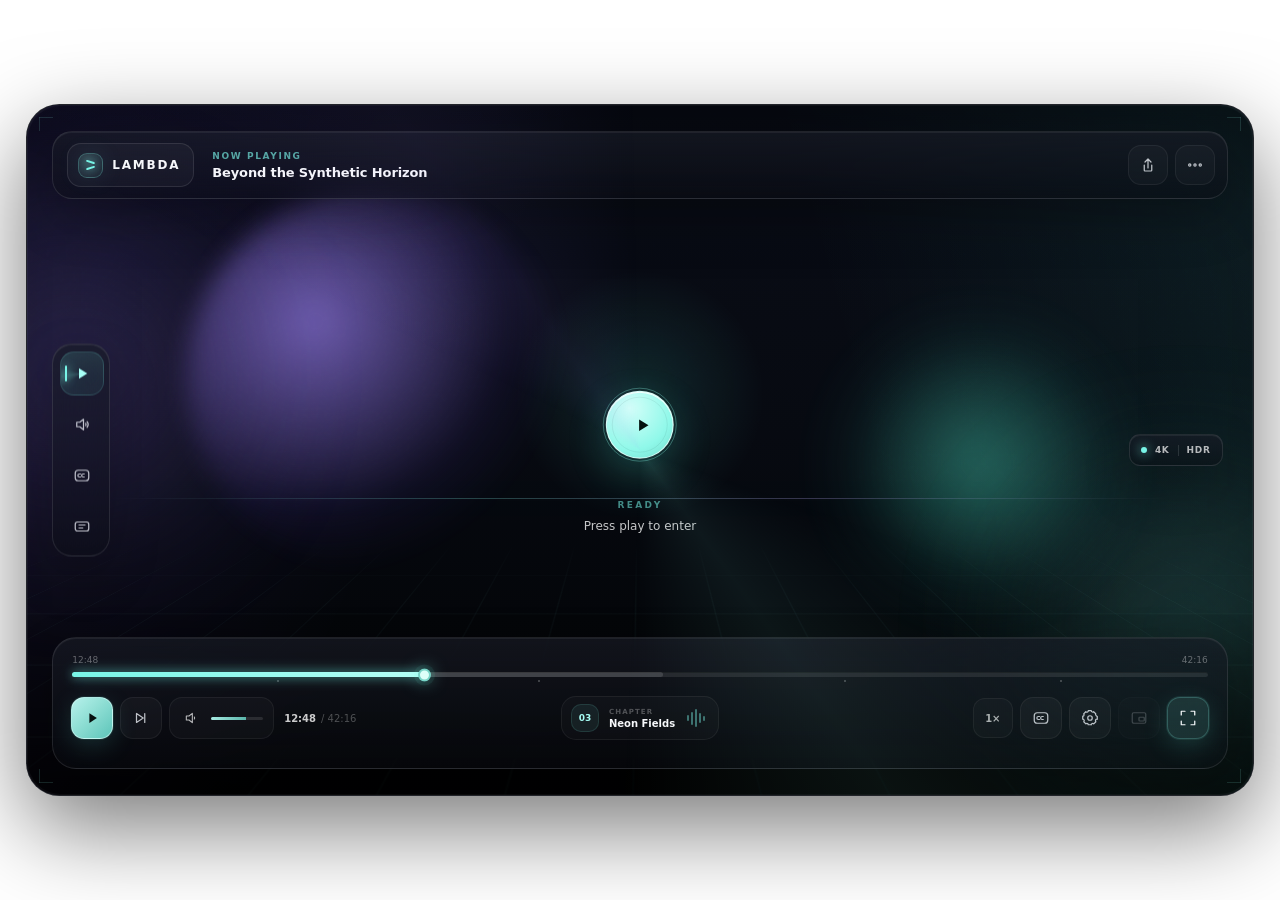
==== resources/vui/player.html @ 6d6ad903 "Reset as LAMBDA Player v0.2.1 with Vui CSS player" ====
<!doctype html>
<html lang="en">
<head>
  <meta charset="UTF-8" />
  <meta name="viewport" content="width=device-width, initial-scale=1.0" />
  <meta name="theme-color" content="#07080b" />
  <title>LAMBDA Player</title>
  <link rel="stylesheet" href="./styles.css" />
</head>
<body>
  <main class="page-shell">
    <section class="player" aria-label="LAMBDA Player interface">
      <div class="ambient ambient-a"></div>
      <div class="ambient ambient-b"></div>
      <div class="noise"></div>
      <div class="scanline"></div>

      <div class="poster" aria-hidden="true">
        <div class="poster-orb orb-one"></div>
        <div class="poster-orb orb-two"></div>
        <div class="poster-grid"></div>
        <div class="poster-horizon"></div>
      </div>

      <header class="topbar glass-panel">
        <div class="brand-chip">
          <span class="brand-mark"><i></i><i></i></span>
          <span>LAMBDA</span>
        </div>

        <div class="media-title">
          <span class="eyebrow">NOW PLAYING</span>
          <strong>Beyond the Synthetic Horizon</strong>
        </div>

        <div class="top-actions">
          <button class="icon-button soft" aria-label="Open file">
            <svg viewBox="0 0 24 24"><path d="M7 12v7a1 1 0 0 0 1 1h8a1 1 0 0 0 1-1v-7M12 16V4m0 0L8 8m4-4 4 4"/></svg>
          </button>
          <button class="icon-button soft" aria-label="More options">
            <svg viewBox="0 0 24 24"><circle cx="5" cy="12" r="1.5"/><circle cx="12" cy="12" r="1.5"/><circle cx="19" cy="12" r="1.5"/></svg>
          </button>
        </div>
      </header>

      <aside class="side-rail glass-panel" aria-label="Quick actions">
        <button class="rail-button active" aria-label="Player mode">
          <span class="rail-glow"></span>
          <svg viewBox="0 0 24 24"><path d="M8 5v14l11-7z"/></svg>
        </button>
        <button class="rail-button" aria-label="Audio">
          <svg viewBox="0 0 24 24"><path d="M5 9v6h4l5 4V5L9 9H5zm12 1.5a3 3 0 0 1 0 3m1.8-5.2a6 6 0 0 1 0 7.4"/></svg>
        </button>
        <button class="rail-button" aria-label="Captions">
          <svg viewBox="0 0 24 24"><rect x="3" y="5" width="18" height="14" rx="4"/><path d="M10 10H8.5a2 2 0 0 0 0 4H10m5-4h-1.5a2 2 0 0 0 0 4H15"/></svg>
        </button>
        <button class="rail-button" aria-label="Cinema mode">
          <svg viewBox="0 0 24 24"><rect x="3" y="6" width="18" height="12" rx="3"/><path d="M8 10h8M8 14h5"/></svg>
        </button>
      </aside>

      <div class="center-state" aria-hidden="true">
        <button class="play-core" tabindex="-1">
          <span class="pulse pulse-a"></span>
          <span class="pulse pulse-b"></span>
          <span class="play-inner">
            <svg viewBox="0 0 24 24"><path d="M9 6.5v11l9-5.5z"/></svg>
          </span>
        </button>
        <div class="center-copy">
          <span>READY</span>
          <strong>Press play to enter</strong>
        </div>
      </div>

      <div class="quality-badge glass-panel" aria-hidden="true">
        <span class="status-dot"></span>
        <span>4K</span>
        <i></i>
        <span>HDR</span>
      </div>

      <section class="control-deck glass-panel" aria-label="Playback controls">
        <div class="timeline-wrap">
          <div class="timeline-labels">
            <span>12:48</span>
            <span>42:16</span>
          </div>
          <div class="timeline">
            <div class="buffered"></div>
            <div class="progress"></div>
            <div class="timeline-glow"></div>
            <div class="thumb"></div>
          </div>
          <div class="chapter-row" aria-hidden="true">
            <span style="left: 18%"></span>
            <span style="left: 41%"></span>
            <span style="left: 68%"></span>
            <span style="left: 87%"></span>
          </div>
        </div>

        <div class="controls-row">
          <div class="control-cluster left">
            <button class="icon-button strong" aria-label="Play">
              <svg viewBox="0 0 24 24"><path d="M8.5 5.5v13l10-6.5z"/></svg>
            </button>
            <button class="icon-button" aria-label="Next">
              <svg viewBox="0 0 24 24"><path d="M6 6v12l9-6zM17 6v12"/></svg>
            </button>
            <div class="volume-pill">
              <button class="mini-button" aria-label="Volume">
                <svg viewBox="0 0 24 24"><path d="M5 9v6h4l5 4V5L9 9H5zm12 1.5a3 3 0 0 1 0 3"/></svg>
              </button>
              <div class="volume-track"><span></span></div>
            </div>
            <div class="timecode"><strong>12:48</strong><span>/ 42:16</span></div>
          </div>

          <div class="control-cluster center">
            <div class="scene-pill">
              <span class="scene-index">03</span>
              <span class="scene-copy"><small>CHAPTER</small><strong>Neon Fields</strong></span>
              <span class="scene-wave" aria-hidden="true"><i></i><i></i><i></i><i></i><i></i></span>
            </div>
          </div>

          <div class="control-cluster right">
            <button class="text-button">1×</button>
            <button class="icon-button" aria-label="Captions">
              <svg viewBox="0 0 24 24"><rect x="3" y="5" width="18" height="14" rx="4"/><path d="M10 10H8.5a2 2 0 0 0 0 4H10m5-4h-1.5a2 2 0 0 0 0 4H15"/></svg>
            </button>
            <button class="icon-button" aria-label="Settings">
              <svg viewBox="0 0 24 24"><circle cx="12" cy="12" r="3"/><path d="M19.4 15a1.7 1.7 0 0 0 .34 1.88l.06.06-2.83 2.83-.06-.06A1.7 1.7 0 0 0 15 19.4a1.7 1.7 0 0 0-1 .6 1.7 1.7 0 0 0-.4 1.1V21H9.6v-.1A1.7 1.7 0 0 0 8.2 19.3a1.7 1.7 0 0 0-1.6.4l-.07.06-2.83-2.83.06-.06A1.7 1.7 0 0 0 4.1 15a1.7 1.7 0 0 0-.6-1 1.7 1.7 0 0 0-1.1-.4H2.3V9.6h.1A1.7 1.7 0 0 0 4 8.2a1.7 1.7 0 0 0-.4-1.6l-.06-.07L6.37 3.7l.06.06A1.7 1.7 0 0 0 8.3 4.1a1.7 1.7 0 0 0 1-.6 1.7 1.7 0 0 0 .4-1.1V2.3h4v.1A1.7 1.7 0 0 0 15.1 4a1.7 1.7 0 0 0 1.6-.4l.07-.06 2.83 2.83-.06.06A1.7 1.7 0 0 0 19.9 8.3a1.7 1.7 0 0 0 .6 1 1.7 1.7 0 0 0 1.1.4h.1v4h-.1A1.7 1.7 0 0 0 19.4 15Z"/></svg>
            </button>
            <button class="icon-button" aria-label="Picture in picture">
              <svg viewBox="0 0 24 24"><rect x="3" y="5" width="18" height="14" rx="2"/><rect x="12" y="11" width="7" height="5" rx="1"/></svg>
            </button>
            <button class="icon-button strong subtle" aria-label="Fullscreen">
              <svg viewBox="0 0 24 24"><path d="M8 3H3v5m13-5h5v5M8 21H3v-5m13 5h5v-5"/></svg>
            </button>
          </div>
        </div>
      </section>

      <div class="corner-mark corner-mark-tl"></div>
      <div class="corner-mark corner-mark-tr"></div>
      <div class="corner-mark corner-mark-bl"></div>
      <div class="corner-mark corner-mark-br"></div>
    </section>

    <p class="hint">LAMBDA Player · local playback</p>
  </main>
  <script src="qrc:///qtwebchannel/qwebchannel.js"></script>
  <script src="./player.js"></script>
</body>
</html>
---- resources/vui/styles.css ----
:root{--bg:#050609;--panel:rgba(15,18,26,0.58);--panel-hi:rgba(28,31,42,0.68);--line:rgba(255,255,255,0.10);--line-hi:rgba(255,255,255,0.18);--text:#f7f8fb;--muted:rgba(235,239,249,0.55);--dim:rgba(235,239,249,0.28);--cyan:#78f5e7;--cyan-2:#a7fff6;--violet:#a788ff;--blue:#6aa8ff;--shadow:0 32px 90px rgba(0,0,0,0.52);--ease:cubic-bezier(.2,.8,.2,1);}*{box-sizing:border-box;}html,body{min-height:100%;}body{margin:0;min-height:100vh;display:grid;place-items:center;overflow-x:hidden;background:radial-gradient(circle at 14% 10%,rgba(84,67,145,.16),transparent 30%),radial-gradient(circle at 88% 88%,rgba(27,111,105,.16),transparent 28%),var(--bg);color:var(--text);font-family:Inter,ui-sans-serif,system-ui,-apple-system,BlinkMacSystemFont,"Segoe UI",sans-serif;-webkit-font-smoothing:antialiased;}button{font:inherit;}button,.timeline,.volume-track{-webkit-tap-highlight-color:transparent;}.page-shell{width:min(96vw,1540px);padding:4vh 0;}.player{position:relative;width:100%;aspect-ratio:16 / 9;min-height:540px;overflow:hidden;isolation:isolate;border-radius:clamp(24px,2.6vw,42px);background:#070910;border:1px solid rgba(255,255,255,.11);box-shadow:var(--shadow),inset 0 1px rgba(255,255,255,.08);}.player::before{content:"";position:absolute;inset:0;z-index:20;pointer-events:none;border-radius:inherit;box-shadow:inset 0 0 0 1px rgba(255,255,255,.04),inset 0 -180px 180px -100px rgba(0,0,0,.8),inset 0 130px 120px -100px rgba(0,0,0,.5);}.player::after{content:"";position:absolute;z-index:40;inset:-60%;pointer-events:none;background:conic-gradient(from 0deg,transparent 0 30%,rgba(143,255,239,.07) 40%,transparent 51% 82%,rgba(152,126,255,.06) 90%,transparent 100%);animation:haloSpin 20s linear infinite;}.poster{position:absolute;inset:0;z-index:0;overflow:hidden;background:radial-gradient(circle at 50% 42%,rgba(84,255,230,.12),transparent 17%),linear-gradient(180deg,#0a0d17 0%,#070a11 48%,#030405 100%);}.poster::before{content:"";position:absolute;inset:0;background:linear-gradient(115deg,rgba(126,82,255,.10),transparent 36%),linear-gradient(255deg,rgba(77,255,218,.08),transparent 34%);animation:breathe 9s var(--ease) infinite alternate;}.poster-orb{position:absolute;border-radius:999px;filter:blur(1px);opacity:.8;}.orb-one{width:28vw;height:28vw;min-width:380px;min-height:380px;left:13%;top:12%;background:radial-gradient(circle at 34% 35%,rgba(162,134,255,.8),rgba(93,59,194,.12) 54%,transparent 72%);filter:blur(12px);animation:floatOrbA 14s var(--ease) infinite alternate;}.orb-two{width:24vw;height:24vw;min-width:330px;min-height:330px;right:9%;top:28%;background:radial-gradient(circle at 50% 50%,rgba(87,255,222,.45),rgba(40,163,149,.08) 54%,transparent 74%);filter:blur(18px);animation:floatOrbB 16s var(--ease) infinite alternate;}.poster-grid{position:absolute;left:-16%;right:-16%;bottom:-40%;height:76%;transform:perspective(500px) rotateX(65deg);transform-origin:top;background-image:linear-gradient(rgba(126,245,231,.12) 1px,transparent 1px),linear-gradient(90deg,rgba(126,245,231,.09) 1px,transparent 1px);background-size:62px 62px;mask-image:linear-gradient(to bottom,transparent,#000 20%,#000 60%,transparent);opacity:.38;animation:gridDrift 12s linear infinite;}.poster-horizon{position:absolute;left:7%;right:7%;top:57%;height:1px;background:linear-gradient(90deg,transparent,rgba(130,255,238,.24),rgba(190,175,255,.26),transparent);box-shadow:0 0 28px rgba(130,255,238,.22);}.noise{position:absolute;z-index:4;inset:0;opacity:.12;pointer-events:none;background-image:url("data:image/svg+xml,%3Csvg viewBox='0 0 180 180' xmlns='http://www.w3.org/2000/svg'%3E%3Cfilter id='n'%3E%3CfeTurbulence type='fractalNoise' baseFrequency='.9' numOctaves='3' stitchTiles='stitch'/%3E%3C/filter%3E%3Crect width='100%25' height='100%25' filter='url(%23n)' opacity='.22'/%3E%3C/svg%3E");mix-blend-mode:soft-light;}.scanline{position:absolute;z-index:5;top:-10%;left:0;right:0;height:90px;pointer-events:none;opacity:.16;background:linear-gradient(to bottom,transparent,rgba(145,255,240,.08),transparent);animation:scan 8s linear infinite;}.ambient{position:absolute;z-index:2;width:260px;height:260px;border-radius:50%;filter:blur(90px);pointer-events:none;opacity:.2;}.ambient-a{left:-80px;top:20%;background:var(--violet);animation:ambientA 10s var(--ease) infinite alternate;}.ambient-b{right:-60px;bottom:5%;background:var(--cyan);animation:ambientB 12s var(--ease) infinite alternate;}.glass-panel{background:linear-gradient(180deg,rgba(25,28,38,.66),rgba(11,13,19,.47));border:1px solid var(--line);box-shadow:inset 0 1px rgba(255,255,255,.06),0 20px 50px rgba(0,0,0,.24);backdrop-filter:blur(24px) saturate(130%);-webkit-backdrop-filter:blur(24px) saturate(130%);}.topbar{position:absolute;z-index:30;top:clamp(18px,2vw,30px);left:clamp(18px,2vw,30px);right:clamp(18px,2vw,30px);min-height:68px;display:grid;grid-template-columns:auto 1fr auto;align-items:center;gap:18px;padding:10px 12px 10px 14px;border-radius:20px;transform:translateY(0);transition:border-color .4s var(--ease),background .4s var(--ease),transform .4s var(--ease);}.topbar:hover{border-color:var(--line-hi);transform:translateY(-2px);}.brand-chip{display:inline-flex;align-items:center;gap:9px;height:44px;padding:0 13px 0 10px;border-radius:14px;border:1px solid rgba(255,255,255,.10);background:rgba(255,255,255,.035);font-weight:700;font-size:12px;letter-spacing:.15em;}.brand-mark{position:relative;display:inline-grid;place-items:center;width:25px;height:25px;border-radius:9px;border:1px solid rgba(136,255,239,.24);background:radial-gradient(circle at 35% 30%,rgba(163,255,247,.2),rgba(113,239,224,.05));box-shadow:0 0 24px rgba(113,239,224,.1);}.brand-mark i{position:absolute;width:9px;height:1.5px;border-radius:8px;background:var(--cyan);box-shadow:0 0 8px rgba(120,245,231,.7);}.brand-mark i:first-child{transform:translateY(-3px) rotate(18deg);}.brand-mark i:last-child{transform:translateY(3px) rotate(-18deg);}.media-title{min-width:0;}.media-title .eyebrow{display:block;color:var(--cyan);opacity:.66;font-size:9px;font-weight:700;letter-spacing:.18em;margin-bottom:4px;}.media-title strong{display:block;overflow:hidden;text-overflow:ellipsis;white-space:nowrap;font-size:13px;font-weight:600;letter-spacing:-.01em;}.top-actions,.control-cluster{display:flex;align-items:center;}.top-actions{gap:7px;}.icon-button,.rail-button,.mini-button,.text-button{position:relative;display:inline-grid;place-items:center;border:0;outline:0;color:rgba(245,248,255,.76);cursor:pointer;transition:transform .28s var(--ease),color .28s var(--ease),background .28s var(--ease),border-color .28s var(--ease),box-shadow .28s var(--ease);}.icon-button{width:42px;height:42px;border-radius:13px;background:rgba(255,255,255,.035);border:1px solid rgba(255,255,255,.06);}.icon-button.soft{width:40px;height:40px;background:rgba(255,255,255,.028);}.icon-button svg,.rail-button svg,.mini-button svg{width:18px;height:18px;fill:none;stroke:currentColor;stroke-width:1.65;stroke-linecap:round;stroke-linejoin:round;}.icon-button svg path[d^="M8.5"],.rail-button svg path[d^="M8 5"]{fill:currentColor;stroke:none;}.icon-button:hover,.text-button:hover{color:#fff;background:rgba(255,255,255,.08);border-color:rgba(255,255,255,.13);transform:translateY(-2px) scale(1.035);}.icon-button:active,.rail-button:active{transform:scale(.96);}.icon-button.strong{color:#06100f;background:linear-gradient(135deg,rgba(193,255,247,.95),rgba(112,239,223,.82));border-color:rgba(223,255,251,.55);box-shadow:0 0 0 1px rgba(114,248,230,.09),0 7px 26px rgba(102,238,220,.16);}.icon-button.strong:hover{box-shadow:0 0 0 1px rgba(114,248,230,.14),0 10px 34px rgba(102,238,220,.26);}.icon-button.strong.subtle{color:var(--text);background:rgba(131,250,234,.12);border-color:rgba(131,250,234,.22);}.side-rail{position:absolute;z-index:30;left:clamp(18px,2vw,30px);top:50%;transform:translateY(-50%);display:flex;flex-direction:column;gap:7px;width:58px;padding:7px;border-radius:20px;}.rail-button{width:44px;height:44px;border-radius:14px;background:transparent;border:1px solid transparent;overflow:hidden;}.rail-button:hover{background:rgba(255,255,255,.055);color:#fff;transform:scale(1.055);}.rail-button.active{color:var(--cyan-2);background:linear-gradient(145deg,rgba(121,249,232,.13),rgba(121,249,232,.04));border-color:rgba(121,249,232,.16);box-shadow:inset 0 0 25px rgba(121,249,232,.04);}.rail-button.active::after{content:"";position:absolute;left:4px;top:13px;bottom:13px;width:2px;border-radius:4px;background:var(--cyan);box-shadow:0 0 10px var(--cyan);}.rail-glow{position:absolute;inset:-50%;background:conic-gradient(from 0deg,transparent 0 65%,rgba(126,245,231,.14),transparent 80% 100%);animation:haloSpin 5s linear infinite;}.center-state{position:absolute;z-index:15;left:50%;top:50%;transform:translate(-50%,-47%);display:flex;flex-direction:column;align-items:center;gap:20px;text-align:center;}.play-core{position:relative;width:96px;height:96px;display:grid;place-items:center;border:0;border-radius:50%;background:transparent;pointer-events:none;}.play-inner{position:relative;z-index:3;width:68px;height:68px;display:grid;place-items:center;border-radius:50%;color:#04110e;background:radial-gradient(circle at 35% 25%,#d4fff9,#8ff8e9 64%,#70daca 100%);border:1px solid rgba(255,255,255,.65);box-shadow:0 14px 40px rgba(70,226,205,.22),inset 0 1px rgba(255,255,255,.85);animation:playFloat 3.8s var(--ease) infinite alternate;}.play-inner::before{content:"";position:absolute;inset:5px;border-radius:inherit;border:1px solid rgba(4,40,34,.07);}.play-inner svg{width:25px;height:25px;transform:translateX(2px);fill:currentColor;}.pulse{position:absolute;inset:11px;border-radius:50%;border:1px solid rgba(143,248,233,.18);animation:pulseRing 3.2s var(--ease) infinite;}.pulse-b{animation-delay:1.55s;}.center-copy span{color:var(--cyan);opacity:.55;font-size:9px;font-weight:700;letter-spacing:.26em;}.center-copy strong{display:block;margin-top:7px;color:rgba(255,255,255,.78);font-size:12px;font-weight:500;}.quality-badge{position:absolute;z-index:25;right:clamp(20px,2.4vw,36px);top:50%;transform:translateY(-50%);display:flex;align-items:center;gap:8px;height:32px;padding:0 11px;border-radius:11px;color:rgba(255,255,255,.7);font-size:9px;font-weight:700;letter-spacing:.08em;}.quality-badge i{width:1px;height:11px;background:rgba(255,255,255,.12);}.status-dot{width:6px;height:6px;border-radius:50%;background:var(--cyan);box-shadow:0 0 11px var(--cyan);animation:statusPulse 2.4s var(--ease) infinite;}.control-deck{position:absolute;z-index:30;left:clamp(18px,2vw,30px);right:clamp(18px,2vw,30px);bottom:clamp(18px,2vw,30px);min-height:132px;padding:17px 18px 14px;border-radius:24px;transition:transform .4s var(--ease),border-color .4s var(--ease),background .4s var(--ease);}.control-deck:hover{transform:translateY(-2px);border-color:rgba(255,255,255,.16);}.timeline-wrap{position:relative;padding:0 1px 11px;}.timeline-labels{display:flex;justify-content:space-between;margin-bottom:7px;color:rgba(255,255,255,.36);font-size:9px;font-variant-numeric:tabular-nums;}.timeline{position:relative;height:5px;border-radius:999px;overflow:visible;background:rgba(255,255,255,.09);box-shadow:inset 0 1px rgba(0,0,0,.28);}.buffered,.progress,.timeline-glow{position:absolute;left:0;top:0;height:100%;border-radius:inherit;}.buffered{width:52%;background:rgba(255,255,255,.13);}.progress{width:31%;z-index:2;background:linear-gradient(90deg,var(--cyan),#b5fff6);box-shadow:0 0 10px rgba(119,245,231,.36);}.timeline-glow{width:31%;z-index:1;filter:blur(7px);opacity:.45;background:var(--cyan);animation:timelineBreath 2.8s var(--ease) infinite alternate;}.thumb{position:absolute;z-index:4;left:31%;top:50%;width:13px;height:13px;margin-left:-6px;transform:translateY(-50%);border-radius:50%;background:#ddfff9;border:2px solid rgba(78,194,179,.7);box-shadow:0 0 0 4px rgba(118,245,229,.07),0 0 17px rgba(118,245,229,.56);transition:transform .28s var(--ease),box-shadow .28s var(--ease);}.timeline:hover .thumb{transform:translateY(-50%) scale(1.25);box-shadow:0 0 0 7px rgba(118,245,229,.08),0 0 25px rgba(118,245,229,.65);}.chapter-row{position:relative;height:8px;}.chapter-row span{position:absolute;top:3px;width:2px;height:2px;border-radius:50%;background:rgba(255,255,255,.28);}.controls-row{display:grid;grid-template-columns:1fr auto 1fr;align-items:center;gap:18px;}.control-cluster{gap:7px;min-width:0;}.control-cluster.left{justify-self:start;}.control-cluster.center{justify-self:center;}.control-cluster.right{justify-self:end;}.volume-pill{height:42px;display:flex;align-items:center;gap:7px;padding:0 10px 0 7px;border-radius:13px;background:rgba(255,255,255,.028);border:1px solid rgba(255,255,255,.055);transition:background .28s var(--ease),border-color .28s var(--ease),transform .28s var(--ease);}.volume-pill:hover{background:rgba(255,255,255,.05);border-color:rgba(255,255,255,.11);transform:translateY(-1px);}.mini-button{width:27px;height:27px;padding:0;color:rgba(255,255,255,.7);background:transparent;}.mini-button svg{width:16px;height:16px;}.volume-track{position:relative;width:52px;height:3px;overflow:hidden;border-radius:99px;background:rgba(255,255,255,.11);}.volume-track span{display:block;width:66%;height:100%;background:linear-gradient(90deg,rgba(180,255,245,.9),rgba(112,241,224,.7));}.timecode{display:flex;align-items:baseline;gap:5px;margin-left:3px;white-space:nowrap;font-size:10px;font-variant-numeric:tabular-nums;}.timecode strong{color:rgba(255,255,255,.79);font-weight:600;}.timecode span{color:rgba(255,255,255,.28);}.scene-pill{height:44px;display:flex;align-items:center;gap:10px;padding:0 13px 0 9px;border-radius:15px;border:1px solid rgba(255,255,255,.06);background:rgba(255,255,255,.025);transition:background .28s var(--ease),border-color .28s var(--ease),transform .28s var(--ease);}.scene-pill:hover{background:rgba(255,255,255,.045);border-color:rgba(255,255,255,.11);transform:translateY(-1px);}.scene-index{display:grid;place-items:center;width:28px;height:28px;border-radius:10px;color:var(--cyan-2);font-size:9px;font-weight:700;background:rgba(122,246,230,.07);border:1px solid rgba(122,246,230,.12);}.scene-copy small{display:block;color:rgba(255,255,255,.28);font-size:7px;font-weight:700;letter-spacing:.16em;margin-bottom:2px;}.scene-copy strong{display:block;font-size:10px;font-weight:600;white-space:nowrap;}.scene-wave{display:flex;align-items:center;gap:2px;height:20px;margin-left:2px;}.scene-wave i{width:2px;height:6px;border-radius:8px;background:rgba(122,246,230,.42);animation:wave 1.4s ease-in-out infinite alternate;}.scene-wave i:nth-child(2){height:13px;animation-delay:.15s;}.scene-wave i:nth-child(3){height:18px;animation-delay:.3s;}.scene-wave i:nth-child(4){height:10px;animation-delay:.45s;}.scene-wave i:nth-child(5){height:5px;animation-delay:.6s;}.text-button{width:40px;height:40px;border-radius:12px;border:1px solid rgba(255,255,255,.055);color:rgba(255,255,255,.65);background:rgba(255,255,255,.025);font-size:10px;font-weight:600;}.corner-mark{position:absolute;z-index:24;width:20px;height:20px;opacity:.35;pointer-events:none;}.corner-mark::before,.corner-mark::after{content:"";position:absolute;background:rgba(143,248,233,.42);box-shadow:0 0 8px rgba(143,248,233,.15);}.corner-mark::before{width:14px;height:1px;}.corner-mark::after{width:1px;height:14px;}.corner-mark-tl{left:12px;top:12px;}.corner-mark-tr{right:12px;top:12px;transform:rotate(90deg);}.corner-mark-bl{left:12px;bottom:12px;transform:rotate(-90deg);}.corner-mark-br{right:12px;bottom:12px;transform:rotate(180deg);}.hint{margin:14px 0 0;text-align:center;color:rgba(255,255,255,.29);font-size:11px;letter-spacing:.03em;}@keyframes haloSpin{to{transform:rotate(360deg);}}@keyframes breathe{0%{opacity:.65;transform:scale(1);}100%{opacity:1;transform:scale(1.035);}}@keyframes floatOrbA{0%{transform:translate3d(-3%,2%,0) scale(.95);}100%{transform:translate3d(5%,-4%,0) scale(1.08);}}@keyframes floatOrbB{0%{transform:translate3d(4%,-3%,0) scale(.96);}100%{transform:translate3d(-7%,6%,0) scale(1.07);}}@keyframes gridDrift{to{background-position:0 62px,62px 0;}}@keyframes scan{0%{transform:translateY(-150px);}100%{transform:translateY(1000px);}}@keyframes ambientA{to{transform:translate(50px,-30px) scale(1.2);opacity:.28;}}@keyframes ambientB{to{transform:translate(-40px,25px) scale(1.15);opacity:.26;}}@keyframes playFloat{to{transform:translateY(-5px) scale(1.025);box-shadow:0 20px 56px rgba(70,226,205,.3),inset 0 1px rgba(255,255,255,.9);}}@keyframes pulseRing{0%{transform:scale(.7);opacity:0;}30%{opacity:.55;}100%{transform:scale(1.85);opacity:0;}}@keyframes statusPulse{0%,100%{opacity:.65;box-shadow:0 0 7px var(--cyan);}50%{opacity:1;box-shadow:0 0 15px var(--cyan);}}@keyframes timelineBreath{to{opacity:.8;filter:blur(9px);}}@keyframes wave{0%{transform:scaleY(.55);opacity:.45;}100%{transform:scaleY(1.15);opacity:1;}}@media (max-width:980px){.player{min-height:620px;aspect-ratio:4 / 3;}.control-deck{min-height:154px;}.controls-row{grid-template-columns:1fr auto;grid-template-areas:"left right" "center center";row-gap:10px;}.control-cluster.left{grid-area:left;}.control-cluster.center{grid-area:center;}.control-cluster.right{grid-area:right;}.scene-pill{height:38px;}.quality-badge{display:none;}}@media (max-width:720px){.page-shell{width:100%;padding:0;}.player{min-height:100svh;aspect-ratio:auto;border-radius:0;border-left:0;border-right:0;}.topbar{top:12px;left:12px;right:12px;min-height:60px;border-radius:18px;}.brand-chip{width:42px;padding:0;justify-content:center;}.brand-chip>span:last-child{display:none;}.media-title strong{max-width:44vw;}.side-rail{left:12px;top:44%;}.center-state{top:43%;}.control-deck{left:12px;right:12px;bottom:12px;padding:15px 13px 13px;border-radius:22px;}.controls-row{grid-template-columns:1fr auto;gap:8px;}.volume-pill,.timecode,.control-cluster.right .text-button,.control-cluster.right .icon-button:nth-of-type(2),.control-cluster.right .icon-button:nth-of-type(3){display:none;}.control-cluster{gap:5px;}.icon-button{width:40px;height:40px;}.hint{display:none;}}@media (prefers-reduced-motion:reduce){*,*::before,*::after{animation-duration:.001ms !important;animation-iteration-count:1 !important;scroll-behavior:auto !important;}}
@font-face{font-family:Inter;font-style:normal;font-weight:100 900;font-display:swap;src:url("./InterVariable.woff2") format("woff2")}
html,body{background:transparent!important}
body{overflow:hidden}
.brand-chip{cursor:pointer}
.hint{display:none!important}
.player.media-active{background:transparent}
.player.media-active .poster,
.player.media-active .ambient,
.player.media-active .noise,
.player.media-active .scanline{opacity:0!important;pointer-events:none}
.poster,.ambient,.noise,.scanline{transition:opacity .35s var(--ease)}
.center-state{transition:opacity .25s var(--ease),transform .25s var(--ease)}
.center-state.lambda-hidden{opacity:0;pointer-events:none;transform:translate(-50%,-43%) scale(.96)}
.player.lambda-chrome-hidden .topbar,
.player.lambda-chrome-hidden .side-rail,
.player.lambda-chrome-hidden .control-deck,
.player.lambda-chrome-hidden .quality-badge,
.player.lambda-chrome-hidden .corner-mark,
.player.lambda-chrome-hidden .center-state{opacity:0!important;pointer-events:none!important}
.topbar,.side-rail,.control-deck,.quality-badge,.corner-mark{transition:opacity .25s var(--ease),border-color .4s var(--ease),background .4s var(--ease)}
.play-core{pointer-events:auto;cursor:pointer}
.timeline,.volume-track{cursor:pointer}
.icon-button[aria-label="Picture in picture"]{opacity:.28;cursor:not-allowed;pointer-events:none}
.lambda-settings{position:absolute;z-index:55;right:clamp(18px,2vw,30px);bottom:clamp(164px,13vw,190px);width:min(410px,calc(100% - 36px));max-height:min(58vh,520px);overflow:auto;padding:15px;border-radius:20px;opacity:0;transform:translateY(12px) scale(.985);pointer-events:none;transition:opacity .25s var(--ease),transform .25s var(--ease)}
.lambda-settings.open{opacity:1;transform:none;pointer-events:auto}
.lambda-settings-head{display:flex;align-items:center;justify-content:space-between;margin-bottom:12px}
.lambda-settings-head strong{font-size:12px;letter-spacing:.02em}
.lambda-settings-close{width:30px;height:30px;border-radius:10px;border:1px solid rgba(255,255,255,.08);background:rgba(255,255,255,.04);color:rgba(255,255,255,.7);cursor:pointer}
.lambda-group{padding:10px 0;border-top:1px solid rgba(255,255,255,.07)}
.lambda-group:first-of-type{border-top:0}
.lambda-group h4{margin:0 0 8px;color:rgba(120,245,231,.68);font-size:8px;letter-spacing:.16em;text-transform:uppercase}
.lambda-options{display:flex;flex-wrap:wrap;gap:7px}
.lambda-option{min-height:34px;padding:0 11px;border-radius:10px;border:1px solid rgba(255,255,255,.07);background:rgba(255,255,255,.035);color:rgba(255,255,255,.7);cursor:pointer;font-size:9px}
.lambda-option:hover{color:#fff;border-color:rgba(120,245,231,.24);background:rgba(255,255,255,.07)}
.lambda-option.selected{color:#07100f;background:linear-gradient(135deg,#d1fff9,#79eddd);border-color:#b6fff6}
.lambda-option:disabled{opacity:.28;cursor:not-allowed}
.lambda-action{width:100%;margin-top:8px}
.lambda-settings[data-focus="audio"] .lambda-group:not([data-group="audio"]),
.lambda-settings[data-focus="subtitles"] .lambda-group:not([data-group="subtitles"]){display:none}
@media(max-width:720px){.lambda-settings{right:12px;bottom:174px;width:calc(100% - 24px)}}
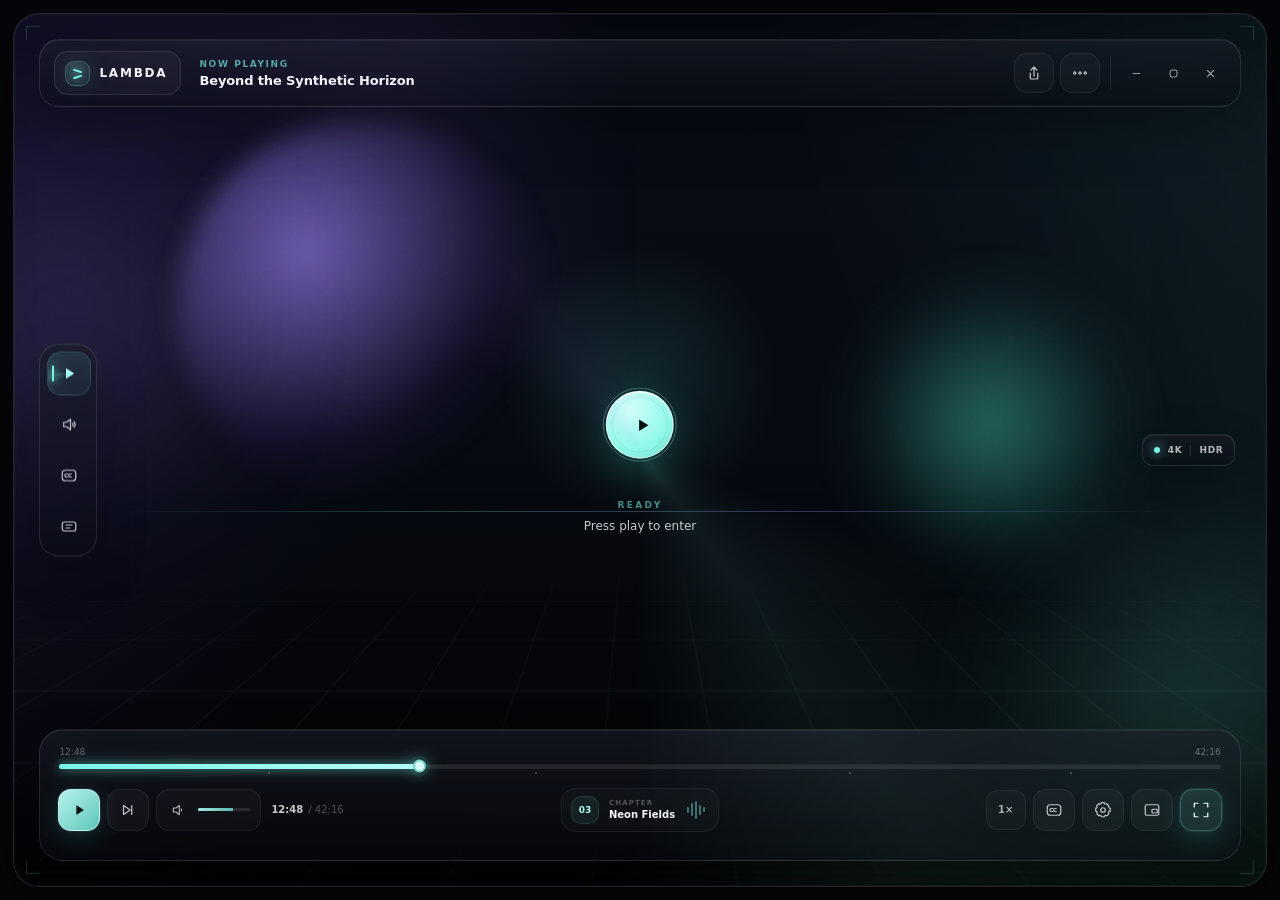
==== commit 7107e098: "v0.2.2: fix video playback, frameless polished UI Fix "opening a video doesn't work": - Connect mpvW" ====
--- a/resources/vui/player.html
+++ b/resources/vui/player.html
@@ -6,10 +6,12 @@
   <meta name="theme-color" content="#07080b" />
   <title>LAMBDA Player</title>
   <link rel="stylesheet" href="./styles.css" />
+  <link rel="stylesheet" href="./window.css" />
 </head>
 <body>
   <main class="page-shell">
-    <section class="player" aria-label="LAMBDA Player interface">
+    <div class="drag-strip" data-drag aria-hidden="true"></div>
+    <section class="player" data-drag-mini aria-label="LAMBDA Player interface">
       <div class="ambient ambient-a"></div>
       <div class="ambient ambient-b"></div>
       <div class="noise"></div>
@@ -22,8 +24,8 @@
         <div class="poster-horizon"></div>
       </div>
 
-      <header class="topbar glass-panel">
-        <div class="brand-chip">
+      <header class="topbar glass-panel" data-drag>
+        <div class="brand-chip" role="button" tabindex="0" data-nodrag title="Back to Home" aria-label="Back to Home">
           <span class="brand-mark"><i></i><i></i></span>
           <span>LAMBDA</span>
         </div>
@@ -40,6 +42,7 @@
           <button class="icon-button soft" aria-label="More options">
             <svg viewBox="0 0 24 24"><circle cx="5" cy="12" r="1.5"/><circle cx="12" cy="12" r="1.5"/><circle cx="19" cy="12" r="1.5"/></svg>
           </button>
+          <div data-window-controls></div>
         </div>
       </header>
 
@@ -133,7 +136,7 @@
             <button class="icon-button" aria-label="Settings">
               <svg viewBox="0 0 24 24"><circle cx="12" cy="12" r="3"/><path d="M19.4 15a1.7 1.7 0 0 0 .34 1.88l.06.06-2.83 2.83-.06-.06A1.7 1.7 0 0 0 15 19.4a1.7 1.7 0 0 0-1 .6 1.7 1.7 0 0 0-.4 1.1V21H9.6v-.1A1.7 1.7 0 0 0 8.2 19.3a1.7 1.7 0 0 0-1.6.4l-.07.06-2.83-2.83.06-.06A1.7 1.7 0 0 0 4.1 15a1.7 1.7 0 0 0-.6-1 1.7 1.7 0 0 0-1.1-.4H2.3V9.6h.1A1.7 1.7 0 0 0 4 8.2a1.7 1.7 0 0 0-.4-1.6l-.06-.07L6.37 3.7l.06.06A1.7 1.7 0 0 0 8.3 4.1a1.7 1.7 0 0 0 1-.6 1.7 1.7 0 0 0 .4-1.1V2.3h4v.1A1.7 1.7 0 0 0 15.1 4a1.7 1.7 0 0 0 1.6-.4l.07-.06 2.83 2.83-.06.06A1.7 1.7 0 0 0 19.9 8.3a1.7 1.7 0 0 0 .6 1 1.7 1.7 0 0 0 1.1.4h.1v4h-.1A1.7 1.7 0 0 0 19.4 15Z"/></svg>
             </button>
-            <button class="icon-button" aria-label="Picture in picture">
+            <button class="icon-button" aria-label="Mini player">
               <svg viewBox="0 0 24 24"><rect x="3" y="5" width="18" height="14" rx="2"/><rect x="12" y="11" width="7" height="5" rx="1"/></svg>
             </button>
             <button class="icon-button strong subtle" aria-label="Fullscreen">
@@ -152,6 +155,7 @@
     <p class="hint">LAMBDA Player · local playback</p>
   </main>
   <script src="qrc:///qtwebchannel/qwebchannel.js"></script>
+  <script src="./window.js"></script>
   <script src="./player.js"></script>
 </body>
 </html>
--- a/resources/vui/styles.css
+++ b/resources/vui/styles.css
@@ -39,3 +39,97 @@
 .lambda-settings[data-focus="audio"] .lambda-group:not([data-group="audio"]),
 .lambda-settings[data-focus="subtitles"] .lambda-group:not([data-group="subtitles"]){display:none}
 @media(max-width:720px){.lambda-settings{right:12px;bottom:174px;width:calc(100% - 24px)}}
+
+/* ==== LAMBDA Player v0.2.2 polish ========================================
+   Window-filling responsive layout, native video mask, window states. */
+:root{--shell-pad:clamp(8px,1vw,14px);--player-radius:clamp(18px,2vw,30px)}
+html,body{height:100%}
+body{display:block;min-height:0;overflow:hidden}
+.page-shell{position:relative;width:100vw!important;height:100vh;padding:var(--shell-pad)!important;transition:padding .3s var(--ease)}
+.drag-strip{position:absolute;left:0;right:0;top:0;height:max(var(--shell-pad),6px)}
+/* The card fills the window. The last, huge spread shadow paints the page
+   background everywhere outside the rounded card, which masks the square
+   corners of the OpenGL video surface underneath with anti-aliased edges. */
+.player{width:100%;height:100%;min-height:0!important;aspect-ratio:auto!important;border-radius:var(--player-radius)!important;border:1px solid rgba(255,255,255,.11)!important;box-shadow:0 24px 70px rgba(0,0,0,.45),inset 0 1px rgba(255,255,255,.08),0 0 0 200vmax var(--bg)!important;transition:border-radius .3s var(--ease),border-color .3s var(--ease)}
+.player.media-active{border-color:rgba(255,255,255,.08)!important}
+html.is-maximized{--shell-pad:clamp(6px,.7vw,10px)}
+html.is-fullscreen,html.is-mini{--shell-pad:0px}
+html.is-fullscreen .player,html.is-mini .player{border-radius:0!important;border:0!important;box-shadow:none!important}
+html.is-fullscreen .corner-mark,html.is-mini .corner-mark,html.is-fullscreen .drag-strip{display:none}
+
+/* Chrome show/hide (fullscreen auto-hide) slides as well as fades. */
+.topbar,.side-rail,.control-deck,.quality-badge,.corner-mark{transition:opacity .32s var(--ease),transform .38s var(--ease),border-color .4s var(--ease),background .4s var(--ease)}
+.player.lambda-chrome-hidden .topbar{transform:translateY(-14px)}
+.player.lambda-chrome-hidden .control-deck{transform:translateY(16px)}
+.player.lambda-chrome-hidden .side-rail{transform:translate(-14px,-50%)}
+.player.lambda-chrome-hidden,.player.lambda-chrome-hidden *{cursor:none!important}
+
+/* Buttons: pressed state and disabled state everywhere. */
+.icon-button:disabled,.text-button:disabled{opacity:.3;cursor:default;transform:none!important;pointer-events:none}
+.icon-button.active,.text-button.active{color:var(--cyan-2);background:rgba(121,249,232,.1);border-color:rgba(121,249,232,.24)}
+.mini-button.active{color:#ffb35c}
+.top-actions{gap:6px}
+.brand-chip{transition:background .25s var(--ease),border-color .25s var(--ease),transform .25s var(--ease)}
+.brand-chip:hover{background:rgba(255,255,255,.07);border-color:rgba(121,249,232,.22);transform:translateY(-1px)}
+.brand-chip:active{transform:scale(.97)}
+.brand-chip:focus-visible{outline:2px solid rgba(120,245,231,.55);outline-offset:2px}
+
+/* Timeline: buffered range, scrubbing, hover time preview. */
+.buffered{width:0;transition:width .4s linear}
+.timeline{height:5px;transition:height .2s var(--ease)}
+.timeline:hover,.timeline.scrubbing{height:7px}
+.timeline::before{content:"";position:absolute;left:0;right:0;top:-9px;bottom:-9px}
+.timeline.scrubbing .thumb{transform:translateY(-50%) scale(1.35)}
+.timeline-tip{position:absolute;z-index:6;bottom:15px;left:0;transform:translateX(-50%) translateY(4px);padding:4px 7px;border-radius:7px;background:rgba(10,13,19,.92);border:1px solid rgba(255,255,255,.12);color:#e9fffb;font-size:10px;font-weight:600;font-variant-numeric:tabular-nums;white-space:nowrap;pointer-events:none;opacity:0;transition:opacity .15s var(--ease),transform .15s var(--ease)}
+.timeline.tip-visible .timeline-tip{opacity:1;transform:translateX(-50%) translateY(0)}
+
+/* Loading state for the center button. */
+.player.is-loading .play-inner svg{opacity:0}
+.player.is-loading .play-inner::after{content:"";position:absolute;inset:18px;border-radius:50%;border:2.5px solid rgba(4,17,14,.18);border-top-color:#04110e;animation:lambdaSpin .8s linear infinite}
+@keyframes lambdaSpin{to{transform:rotate(360deg)}}
+.center-copy strong{max-width:min(520px,70vw);overflow:hidden;text-overflow:ellipsis;white-space:nowrap}
+
+/* RIFE indicator on the quality badge. */
+.quality-badge.rife-on{border-color:rgba(121,249,232,.28);color:var(--cyan-2)}
+
+/* Settings panel: animated, themed scrollbar, focused groups. */
+.lambda-settings{transform-origin:bottom right;transition:opacity .26s var(--ease),transform .3s var(--ease)}
+.lambda-settings-close{transition:background .2s var(--ease),color .2s var(--ease),transform .2s var(--ease)}
+.lambda-settings-close:hover{color:#fff;background:rgba(255,255,255,.1)}
+.lambda-settings-close:active{transform:scale(.92)}
+.lambda-option{transition:color .2s var(--ease),background .2s var(--ease),border-color .2s var(--ease),transform .15s var(--ease)}
+.lambda-option:active:not(:disabled){transform:scale(.97)}
+.lambda-settings[data-focus="speed"] .lambda-group:not([data-group="speed"]){display:none}
+.lambda-settings::-webkit-scrollbar{width:10px}
+.lambda-settings::-webkit-scrollbar-thumb{border-width:3px;border-right-width:3px}
+
+/* Short windows: keep controls clear of each other. */
+@media (max-height:640px){.side-rail{display:none}.quality-badge{display:none}.center-state{gap:12px}.play-core{transform:scale(.82)}}
+@media (max-height:520px){.center-copy{display:none}.scene-pill{display:none}}
+
+/* Mini player (always on top): compact chrome that appears on hover. */
+html.is-mini .side-rail,html.is-mini .quality-badge,html.is-mini .center-copy,html.is-mini .scene-pill,
+html.is-mini .timeline-labels,html.is-mini .media-title .eyebrow,html.is-mini .chapter-row,
+html.is-mini .top-actions .icon-button,html.is-mini .control-cluster.right .icon-button:not([aria-label="Mini player"]),
+html.is-mini .control-cluster.right .text-button,html.is-mini .timecode,html.is-mini .volume-pill{display:none!important}
+html.is-mini .topbar{top:8px;left:8px;right:8px;min-height:0;padding:5px 6px 5px 7px;gap:8px;border-radius:14px}
+html.is-mini .brand-chip{height:32px;width:32px;padding:0;justify-content:center;border-radius:10px}
+html.is-mini .brand-chip>span:last-child{display:none}
+html.is-mini .brand-mark{width:22px;height:22px}
+html.is-mini .media-title strong{font-size:11px}
+html.is-mini .window-controls{border-left:0;padding-left:0;margin-left:0}
+html.is-mini .wc-btn{width:28px;height:28px;border-radius:9px}
+html.is-mini .control-deck{left:8px;right:8px;bottom:8px;min-height:0;padding:10px 10px 8px;border-radius:15px}
+html.is-mini .timeline-wrap{padding-bottom:8px}
+html.is-mini .controls-row{grid-template-columns:1fr auto}
+html.is-mini .icon-button{width:32px;height:32px;border-radius:10px}
+html.is-mini .center-state{transform:translate(-50%,-50%) scale(.62)}
+html.is-mini .lambda-settings{display:none}
+html.is-mini .player:not(:hover) .topbar,html.is-mini .player:not(:hover) .control-deck{opacity:0;pointer-events:none}
+html.is-mini .player:not(:hover) .topbar{transform:translateY(-8px)}
+html.is-mini .player:not(:hover) .control-deck{transform:translateY(8px)}
+
+/* Glass panels over a playing video: the page cannot blur the native video
+   underneath, so raise opacity for legibility over bright frames. */
+.player.media-active .glass-panel{background:linear-gradient(180deg,rgba(20,23,32,.84),rgba(10,12,18,.78));border-color:rgba(255,255,255,.1)}
+.player.media-active .quality-badge{background:rgba(12,14,20,.8)}
--- a/resources/vui/window.css
+++ b/resources/vui/window.css
@@ -0,0 +1,39 @@
+/* LAMBDA Player window chrome shared by the Home and Player pages. */
+
+/* ---- Custom window controls ------------------------------------------- */
+.window-controls{display:flex;align-items:center;gap:3px;margin-left:4px;padding-left:9px;border-left:1px solid rgba(255,255,255,.08)}
+.wc-btn{position:relative;width:34px;height:34px;display:grid;place-items:center;padding:0;border-radius:11px;border:1px solid transparent;background:transparent;color:rgba(245,248,255,.6);cursor:pointer;outline:none;transition:color .22s cubic-bezier(.2,.8,.2,1),background-color .22s cubic-bezier(.2,.8,.2,1),border-color .22s cubic-bezier(.2,.8,.2,1),box-shadow .22s cubic-bezier(.2,.8,.2,1),transform .18s cubic-bezier(.2,.8,.2,1)}
+.wc-btn svg{width:15px;height:15px;fill:none;stroke:currentColor;stroke-width:1.7;stroke-linecap:round;stroke-linejoin:round;transition:transform .25s cubic-bezier(.2,.8,.2,1)}
+.wc-btn:hover{color:#fff;background:rgba(255,255,255,.075);border-color:rgba(255,255,255,.1)}
+.wc-btn:active{transform:scale(.9)}
+.wc-max:hover svg{transform:scale(1.08)}
+.wc-close:hover{color:#fff;background:linear-gradient(135deg,#ff7485,#e3485d);border-color:rgba(255,170,180,.45);box-shadow:0 6px 18px rgba(227,72,93,.32)}
+.wc-close:hover svg{transform:rotate(90deg)}
+.wc-btn:focus-visible{border-color:rgba(120,245,231,.55);box-shadow:0 0 0 3px rgba(120,245,231,.14)}
+html.is-fullscreen .window-controls{display:none}
+
+/* ---- Keyboard focus for every interactive element --------------------- */
+button:focus-visible,a:focus-visible{outline:2px solid rgba(120,245,231,.55);outline-offset:2px}
+
+/* ---- Page transitions (opacity only: keeps position:fixed intact) ------ */
+body{transition:opacity .26s cubic-bezier(.2,.8,.2,1)}
+html.lp-leaving body,html.lp-entering body{opacity:0}
+
+/* ---- Themed scrollbars ---------------------------------------------------
+   Thin cyan pill on a transparent track. The right border is thicker so the
+   thumb stays clear of the window's native resize edge. */
+::-webkit-scrollbar{width:14px;height:14px;background:transparent}
+::-webkit-scrollbar-track{background:transparent}
+::-webkit-scrollbar-thumb{min-height:56px;border:4px solid transparent;border-right-width:5px;border-radius:14px;background-color:rgba(120,245,231,.2);background-clip:padding-box;box-shadow:inset 0 0 0 1px rgba(255,255,255,.04)}
+::-webkit-scrollbar-thumb:hover{background-color:rgba(120,245,231,.38)}
+::-webkit-scrollbar-thumb:active{background-color:rgba(146,255,242,.56)}
+::-webkit-scrollbar-button,::-webkit-scrollbar-corner{display:none;width:0;height:0;background:transparent}
+
+/* ---- Toasts ------------------------------------------------------------- */
+.lambda-toasts{position:fixed;z-index:200;left:50%;bottom:clamp(22px,4vh,40px);transform:translateX(-50%);display:flex;flex-direction:column;align-items:center;gap:8px;pointer-events:none;width:min(560px,calc(100vw - 32px))}
+.lambda-toast{display:flex;align-items:flex-start;gap:10px;max-width:100%;padding:12px 15px;border-radius:15px;color:rgba(247,248,251,.92);font-size:12px;line-height:1.45;background:linear-gradient(180deg,rgba(28,32,44,.94),rgba(14,17,24,.94));border:1px solid rgba(255,255,255,.1);box-shadow:0 18px 50px rgba(0,0,0,.45),inset 0 1px rgba(255,255,255,.06);opacity:0;transform:translateY(14px) scale(.98);transition:opacity .3s cubic-bezier(.2,.8,.2,1),transform .3s cubic-bezier(.2,.8,.2,1);white-space:pre-line}
+.lambda-toast.show{opacity:1;transform:none}
+.lambda-toast::before{content:"";flex:0 0 7px;height:7px;margin-top:5px;border-radius:50%;background:#78f5e7;box-shadow:0 0 10px #78f5e7}
+.lambda-toast.warn::before{background:#ffb35c;box-shadow:0 0 10px #ffb35c}
+
+@media (prefers-reduced-motion:reduce){body,.lambda-toast,.wc-btn,.wc-btn svg{transition-duration:.001ms!important}}
